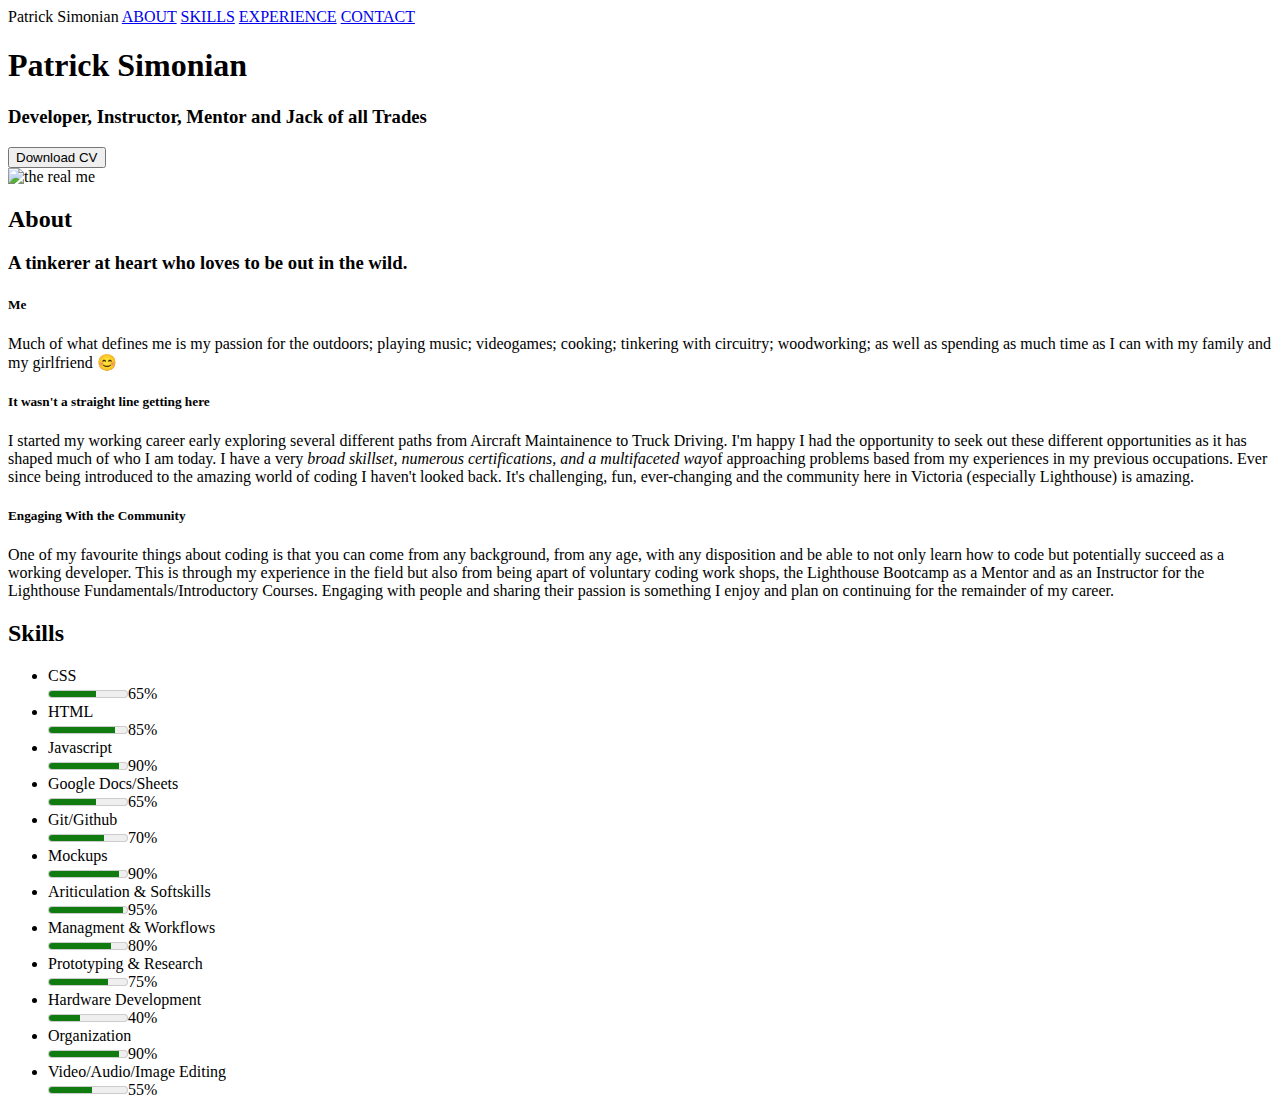
==== index.html @ d68edeee "initial commit" ====
<!DOCTYPE html>
<html>
  <head>
    <meta charset="utf-8">
  </head>
  <body>
    <header>
      <nav>
        <span>Patrick Simonian</span>
        <a href="#">ABOUT</a>
        <a href="#">SKILLS</a>
        <a href="#">EXPERIENCE</a>
        <a href="#">CONTACT</a>
      </nav>
      <div>
        <!-- main heding name and blurb + download btn -->
        <div>
          <h1>Patrick Simonian</h1>
          <h3>Developer, Instructor, Mentor and Jack of all Trades</h3>
          <button>Download CV</button>
        </div>
        <!-- img container -->
        <div>
            <img src="https://static.independent.co.uk/s3fs-public/styles/article_small/public/thumbnails/image/2016/09/30/15/samuel-l-jackson-1.jpg" alt="the real me">
        </div>
      </div>
    </header>
    <!-- about section -->
    <section>
      <h2>About</h2>
      <h3>A tinkerer at heart who loves to be out in the wild.</h3>
      <!--  -->
      <div>
        <h5>Me</h5>
        <p>Much of what defines me is my passion for the outdoors;
          playing music; videogames; cooking; tinkering with circuitry; woodworking;
          as well as spending as much time as I can with my family and my girlfriend 😊</p>
      </div>
      <div>
        <h5>It wasn't a straight line getting here</h5>
        <p>I started my working career early exploring several different
        paths from Aircraft Maintainence to Truck Driving.
        I'm happy I had the opportunity to seek out these different opportunities
        as it has shaped much of who I am today. I have a very <em>broad
        skillset, numerous certifications, and a multifaceted way</em>of approaching
        problems based from my experiences in my previous occupations.
        Ever since being introduced to the amazing world of coding I haven't
        looked back. It's challenging, fun, ever-changing and the community
        here in Victoria (especially Lighthouse) is amazing.</p>
      </div>
      <div>
        <h5>Engaging With the Community</h5>
        <p>One of my favourite things about coding is that you can come from any
          background, from any age, with any disposition and be able to not only
          learn how to code but potentially succeed as a working developer.
          This is through my experience in the field but also from being apart
          of voluntary coding work shops, the Lighthouse Bootcamp as a Mentor
          and as an Instructor for the Lighthouse Fundamentals/Introductory Courses.
          Engaging with people and sharing their passion is something I enjoy and
          plan on continuing for the remainder of my career.
      </div>
    </section>
    <section>
      <h2>Skills</h2>
      <ul>
        <li>
          <div>CSS<div>
          <meter min="0" max="10" value="6"></meter>65%
        </li>
        <li>
          <div>HTML<div>
          <meter min="0" max="20" value="17"></meter>85%
        </li>
        <li>
          <div>Javascript<div>
          <meter min="0" max="10" value="9"></meter>90%
        </li>
        <li>
          <div>Google Docs/Sheets<div>
          <meter min="0" max="10" value="6"></meter>65%
        </li>
        <li>
          <div>Git/Github<div>
          <meter min="0" max="10" value="7"></meter>70%
        </li>
        <li>
          <div>Mockups<div>
          <meter min="0" max="10" value="9"></meter>90%
        </li>
        <li>
          <div>Ariticulation & Softskills<div>
          <meter min="0" max="20" value="19"></meter>95%
        </li>
        <li>
          <div>Managment & Workflows<div>
          <meter min="0" max="10" value="8"></meter>80%
        </li>
        <li>
          <div>Prototyping & Research<div>
          <meter min="0" max="20" value="15"></meter>75%
        </li>
        <li>
          <div>Hardware Development<div>
          <meter min="0" max="10" value="4"></meter>40%
        </li>
        <li>
          <div>Organization<div>
          <meter min="0" max="10" value="9"></meter>90%
        </li>
        <li>
          <div>Video/Audio/Image Editing<div>
          <meter min="0" max="20" value="11"></meter>55%
        </li>
      </ul>
    </section>
  </body>
</html>
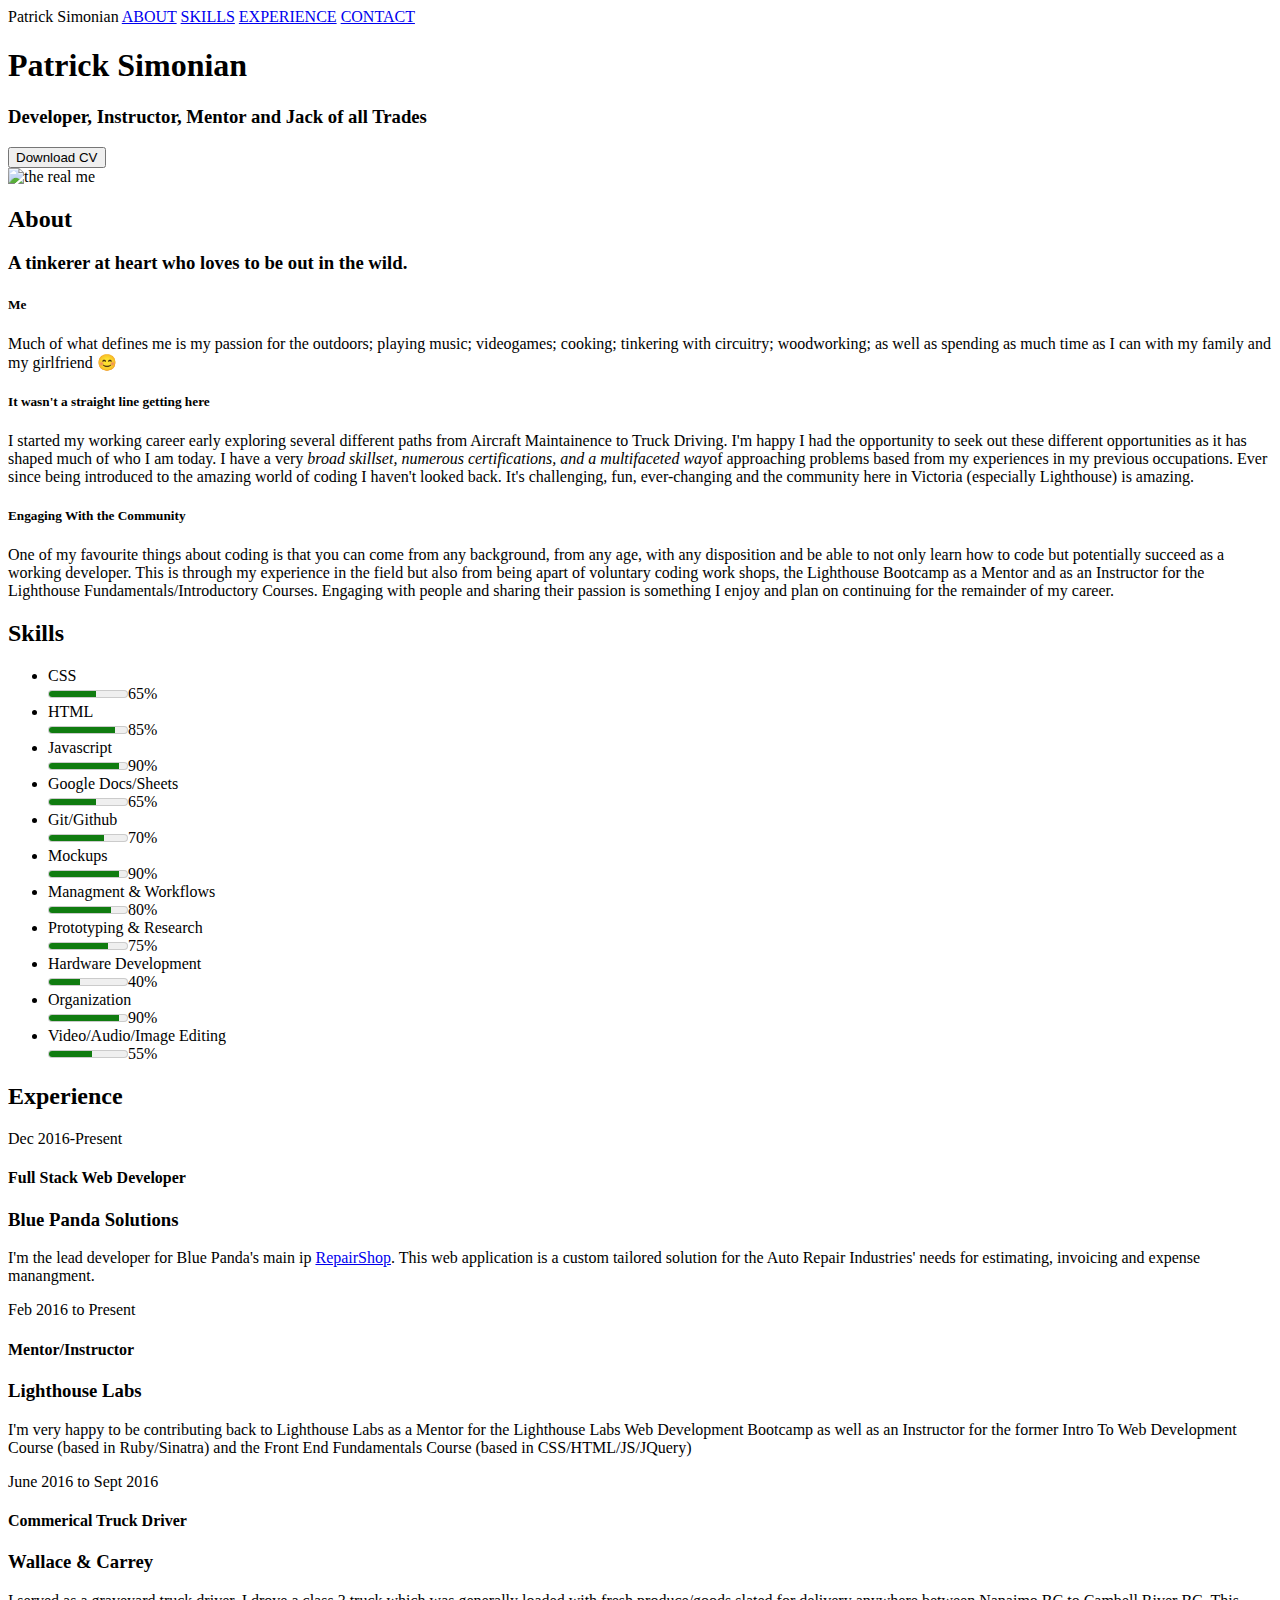
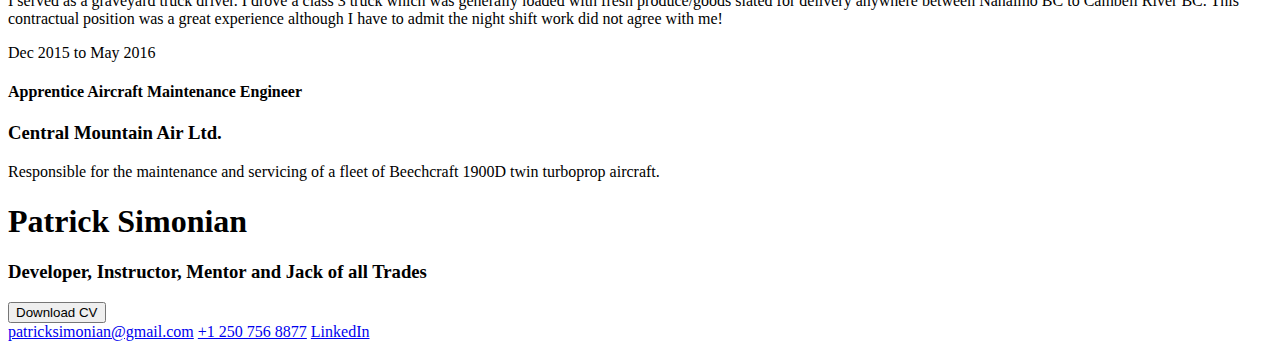
==== commit 1ce44d99: "Finish marking up initial content for index.html" ====
--- a/index.html
+++ b/index.html
@@ -4,7 +4,7 @@
     <meta charset="utf-8">
   </head>
   <body>
-    <header>
+    <header><!-- header -->
       <nav>
         <span>Patrick Simonian</span>
         <a href="#">ABOUT</a>
@@ -24,9 +24,9 @@
             <img src="https://static.independent.co.uk/s3fs-public/styles/article_small/public/thumbnails/image/2016/09/30/15/samuel-l-jackson-1.jpg" alt="the real me">
         </div>
       </div>
-    </header>
-    <!-- about section -->
-    <section>
+    </header><!-- end of header -->
+
+    <section><!-- about section -->
       <h2>About</h2>
       <h3>A tinkerer at heart who loves to be out in the wild.</h3>
       <!--  -->
@@ -59,8 +59,9 @@
           Engaging with people and sharing their passion is something I enjoy and
           plan on continuing for the remainder of my career.
       </div>
-    </section>
-    <section>
+    </section><!-- end of about me -->
+
+    <section><!-- skills-->
       <h2>Skills</h2>
       <ul>
         <li>
@@ -88,10 +89,6 @@
           <meter min="0" max="10" value="9"></meter>90%
         </li>
         <li>
-          <div>Ariticulation & Softskills<div>
-          <meter min="0" max="20" value="19"></meter>95%
-        </li>
-        <li>
           <div>Managment & Workflows<div>
           <meter min="0" max="10" value="8"></meter>80%
         </li>
@@ -112,6 +109,79 @@
           <meter min="0" max="20" value="11"></meter>55%
         </li>
       </ul>
-    </section>
+    </section><!-- end of skills -->
+
+    <section><!-- experience -->
+      <header>
+        <h2>Experience</h2>
+      </header>
+
+      <div class="experience-item">
+        <div class="upper-section">
+          <span>Dec 2016-Present</span>
+          <h4>Full Stack Web Developer</h4>
+        </div>
+        <div class="lower-section">
+          <h3>Blue Panda Solutions</h3>
+          <p>I'm the lead developer for Blue Panda's main ip
+            <a href="https://www.repairshop.io">RepairShop</a>.
+            This web application is a custom tailored solution for
+           the Auto Repair Industries' needs for estimating, invoicing and expense
+           manangment.</p>
+        </div>
+      </div>
+
+      <div class="experience-item">
+        <div class="upper-section">
+          <span>Feb 2016 to Present</span>
+          <h4>Mentor/Instructor</h4>
+        </div>
+        <div class="lower-section">
+          <h3>Lighthouse Labs</h3>
+          <p>I'm very happy to be contributing back to Lighthouse Labs as a Mentor
+          for the Lighthouse Labs Web Development Bootcamp as well as an Instructor
+          for the former Intro To Web Development Course (based in Ruby/Sinatra)
+          and the Front End Fundamentals Course (based in CSS/HTML/JS/JQuery)</p>
+        </div>
+      </div>
+
+      <div class="experience-item">
+        <div class="upper-section">
+          <span>June 2016 to Sept 2016</span>
+          <h4>Commerical Truck Driver</h4>
+        </div>
+        <div class="lower-section">
+          <h3>Wallace & Carrey</h3>
+          <p>I served as a graveyard truck driver. I drove a class 3 truck which
+          was generally loaded with fresh produce/goods slated for delivery anywhere
+          between Nanaimo BC to Cambell River BC. This contractual position was a great
+        experience although I have to admit the night shift work did not agree with me!</p>
+        </div>
+      </div>
+
+      <div class="experience-item">
+        <div class="upper-section">
+          <span>Dec 2015 to May 2016 </span>
+          <h4>Apprentice Aircraft Maintenance Engineer</h4>
+        </div>
+        <div class="lower-section">
+          <h3>Central Mountain Air Ltd.</h3>
+          <p>Responsible for the maintenance and servicing of a fleet of Beechcraft
+            1900D twin turboprop aircraft.</p>
+        </div>
+      </div>
+    </section><!-- end of experience section -->
+    <footer><!-- footer -->
+      <div class="footer-subsection">
+        <h1>Patrick Simonian</h1>
+        <h3>Developer, Instructor, Mentor and Jack of all Trades</h3>
+        <button>Download CV</button>
+      </div>
+      <div class="footer-subsection">
+          <a href="mailto:patricksimonian@gmail.com" rel="nofollow">patricksimonian@gmail.com</a>
+          <a href="tel:+12507568877" rel="nofollow">+1 250 756 8877</a>
+          <a href="https://www.linkedin.com/in/patrick-simonian-a2b818132/" target="_blank" rel="nofollow">LinkedIn</a>
+      </div>
+    </footer><!-- end of footer -->
   </body>
 </html>
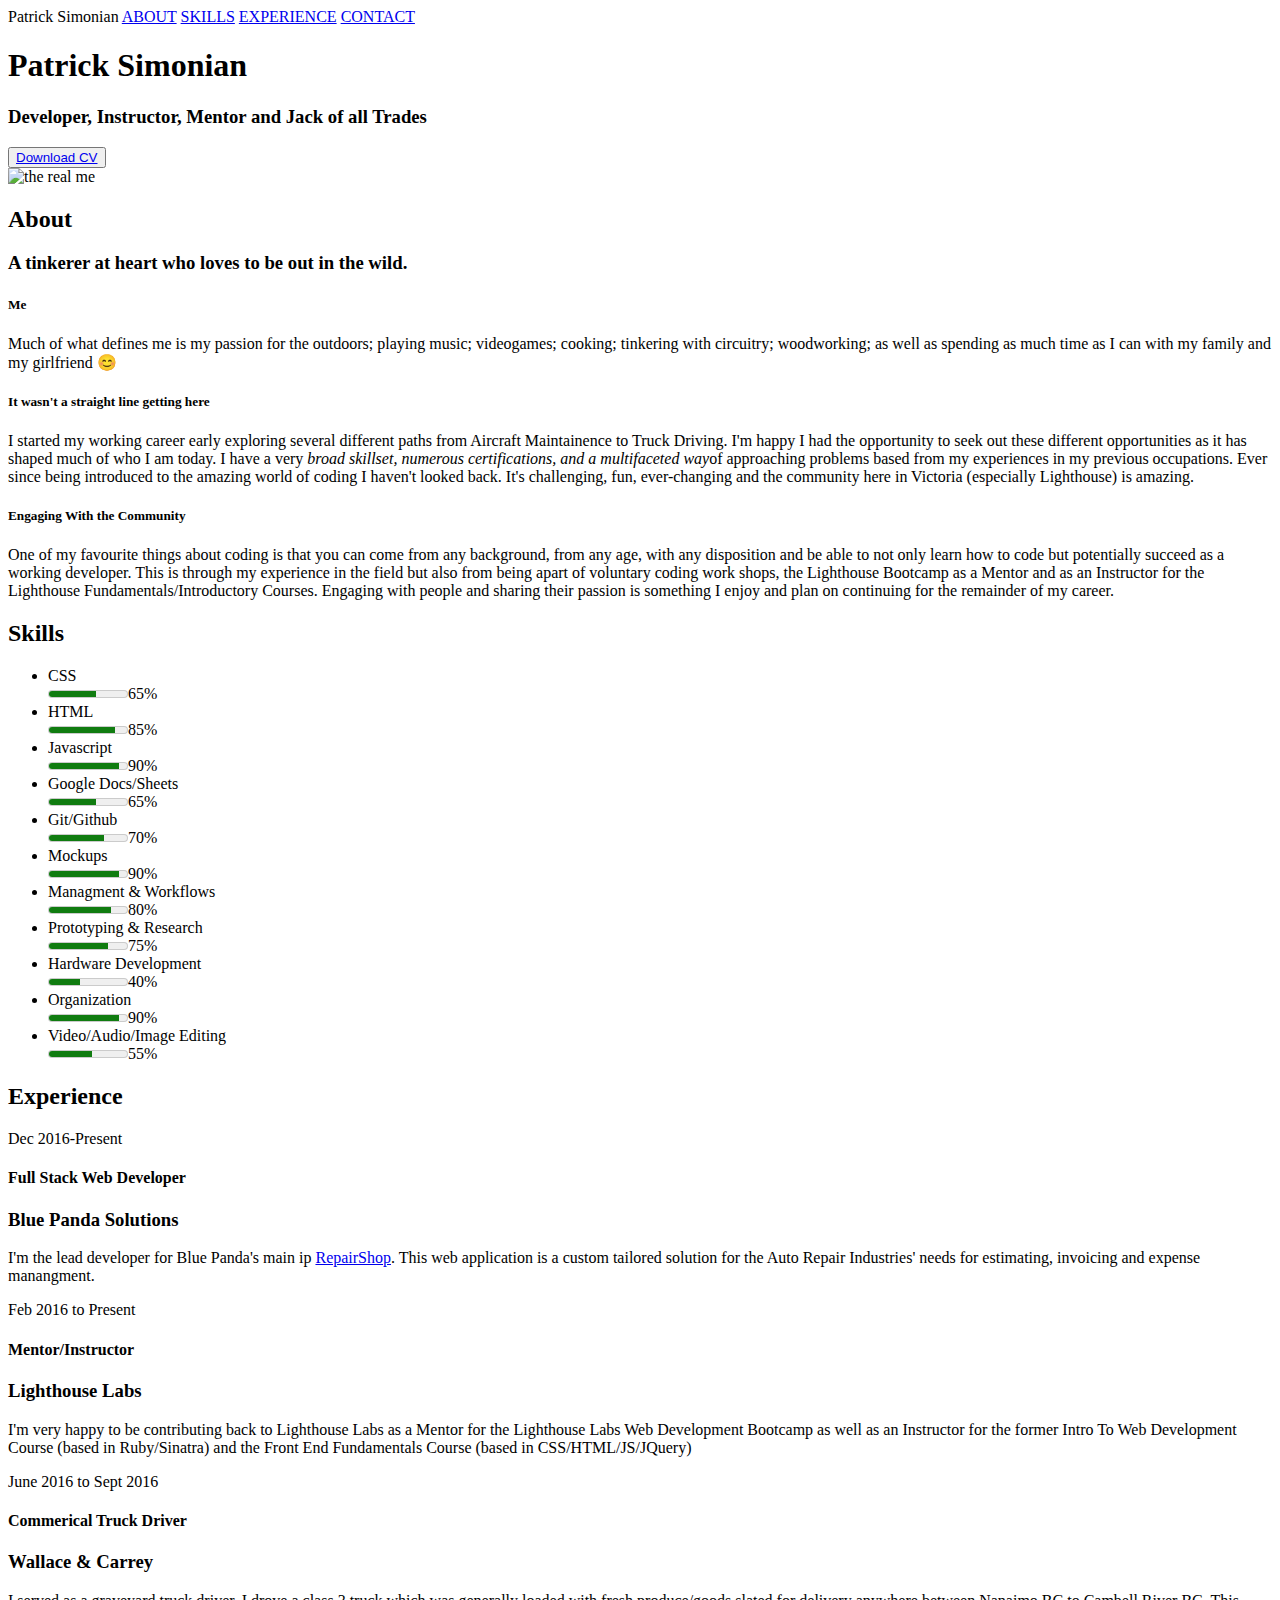
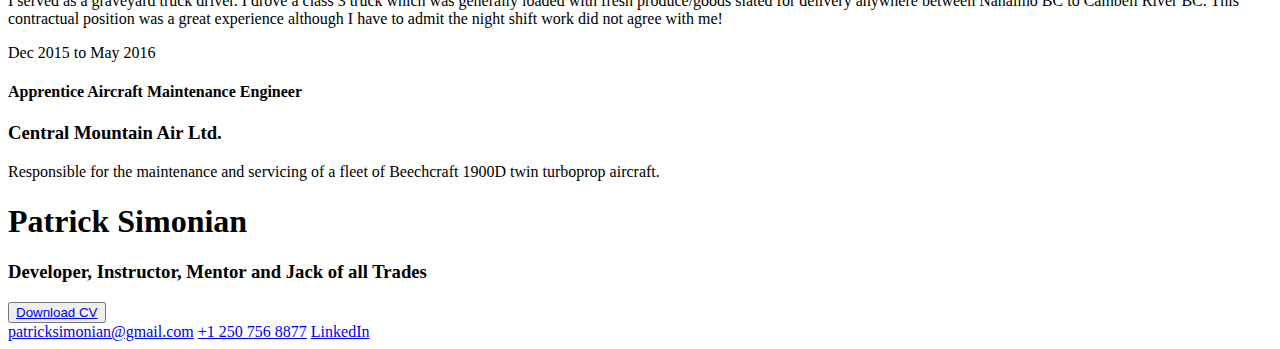
==== commit cb2cd2e0: "added my resume to the project and all buttons that prompt for download have been marked up to serve" ====
--- a/index.html
+++ b/index.html
@@ -7,17 +7,17 @@
     <header><!-- header -->
       <nav>
         <span>Patrick Simonian</span>
-        <a href="#">ABOUT</a>
-        <a href="#">SKILLS</a>
-        <a href="#">EXPERIENCE</a>
-        <a href="#">CONTACT</a>
+        <a href="#about">ABOUT</a>
+        <a href="#skills">SKILLS</a>
+        <a href="#experience">EXPERIENCE</a>
+        <a href="#contact">CONTACT</a>
       </nav>
       <div>
         <!-- main heding name and blurb + download btn -->
         <div>
           <h1>Patrick Simonian</h1>
           <h3>Developer, Instructor, Mentor and Jack of all Trades</h3>
-          <button>Download CV</button>
+          <button><a href="./patricks_resume.pdf" download>Download CV</a></button>
         </div>
         <!-- img container -->
         <div>
@@ -26,7 +26,7 @@
       </div>
     </header><!-- end of header -->
 
-    <section><!-- about section -->
+    <section id="about"><!-- about section -->
       <h2>About</h2>
       <h3>A tinkerer at heart who loves to be out in the wild.</h3>
       <!--  -->
@@ -61,7 +61,7 @@
       </div>
     </section><!-- end of about me -->
 
-    <section><!-- skills-->
+    <section id="skills"><!-- skills-->
       <h2>Skills</h2>
       <ul>
         <li>
@@ -111,7 +111,7 @@
       </ul>
     </section><!-- end of skills -->
 
-    <section><!-- experience -->
+    <section id="experience"><!-- experience -->
       <header>
         <h2>Experience</h2>
       </header>
@@ -171,11 +171,11 @@
         </div>
       </div>
     </section><!-- end of experience section -->
-    <footer><!-- footer -->
+    <footer id="contact"><!-- footer -->
       <div class="footer-subsection">
         <h1>Patrick Simonian</h1>
         <h3>Developer, Instructor, Mentor and Jack of all Trades</h3>
-        <button>Download CV</button>
+        <button><a href="./patricks_resume.pdf" download>Download CV</a></button>
       </div>
       <div class="footer-subsection">
           <a href="mailto:patricksimonian@gmail.com" rel="nofollow">patricksimonian@gmail.com</a>
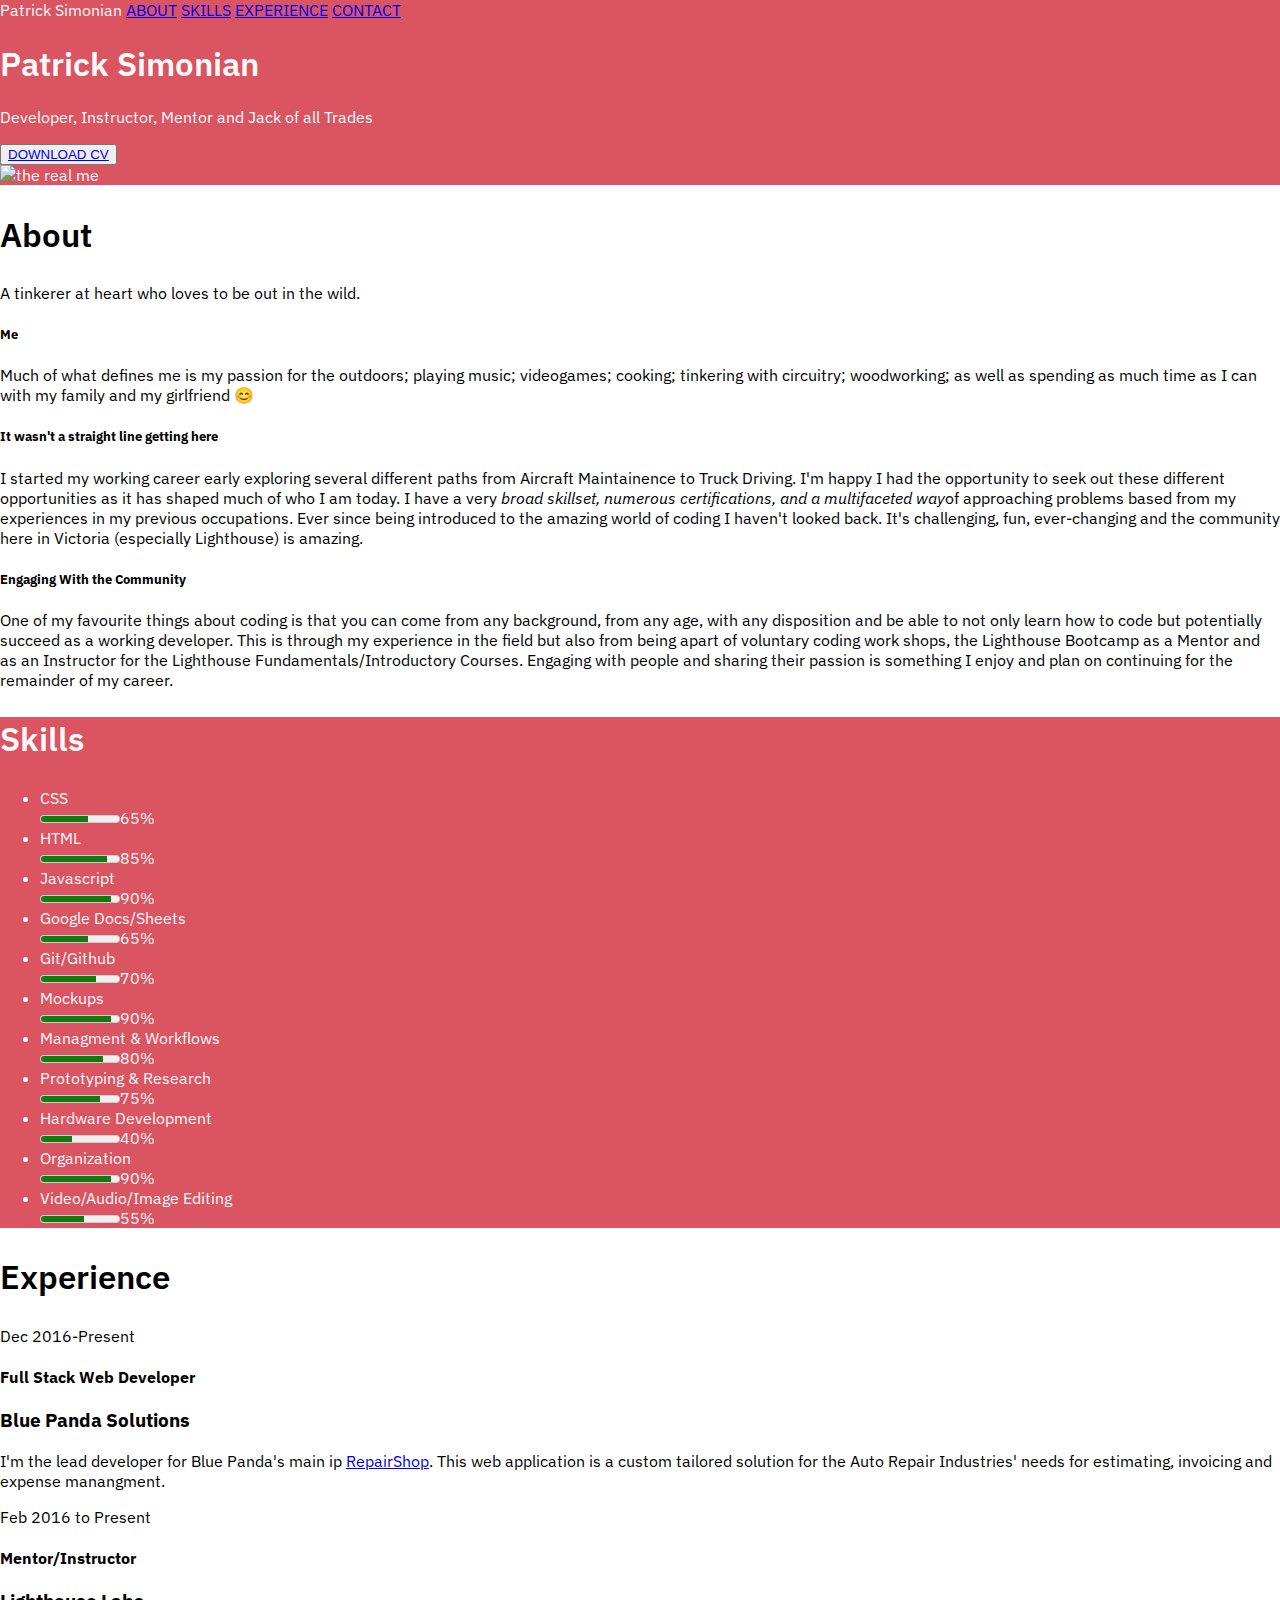
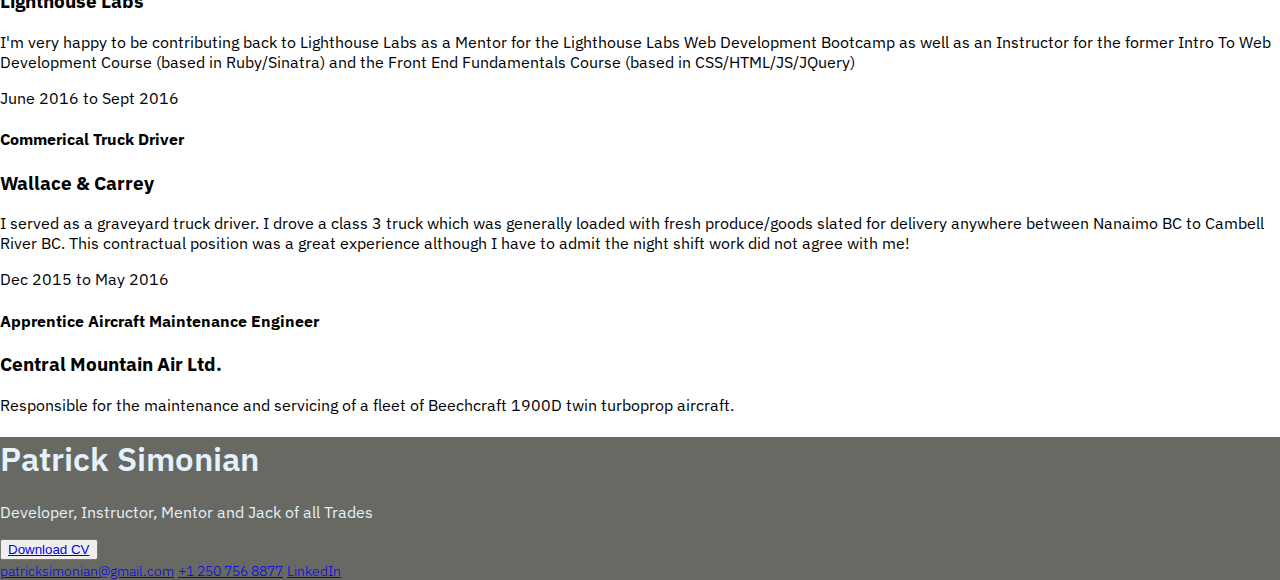
==== commit 5b83ce4e: "added a stylesheets, marked up index.html with some selectors and styled" ====
--- a/index.html
+++ b/index.html
@@ -2,9 +2,12 @@
 <html>
   <head>
     <meta charset="utf-8">
+    <link rel="stylesheet" href="./style.css">
+    <!--fonts  -->
+<link href="https://fonts.googleapis.com/css?family=IBM+Plex+Sans:100,200,300,400,500,600,700" rel="stylesheet">
   </head>
   <body>
-    <header><!-- header -->
+    <header id="header-main" class="highlight"><!-- header -->
       <nav>
         <span>Patrick Simonian</span>
         <a href="#about">ABOUT</a>
@@ -14,7 +17,7 @@
       </nav>
       <div>
         <!-- main heding name and blurb + download btn -->
-        <div>
+        <div class="main-title-wrap">
           <h1>Patrick Simonian</h1>
           <h3>Developer, Instructor, Mentor and Jack of all Trades</h3>
           <button><a href="./patricks_resume.pdf" download>Download CV</a></button>
@@ -27,8 +30,8 @@
     </header><!-- end of header -->
 
     <section id="about"><!-- about section -->
-      <h2>About</h2>
-      <h3>A tinkerer at heart who loves to be out in the wild.</h3>
+      <h2 class="section-title">About</h2>
+      <h3 class="section-subtitle">A tinkerer at heart who loves to be out in the wild.</h3>
       <!--  -->
       <div>
         <h5>Me</h5>
@@ -61,8 +64,8 @@
       </div>
     </section><!-- end of about me -->
 
-    <section id="skills"><!-- skills-->
-      <h2>Skills</h2>
+    <section id="skills" class="highlight"><!-- skills-->
+      <h2 class="section-title">Skills</h2>
       <ul>
         <li>
           <div>CSS<div>
@@ -113,7 +116,7 @@
 
     <section id="experience"><!-- experience -->
       <header>
-        <h2>Experience</h2>
+        <h2 class="section-title">Experience</h2>
       </header>
 
       <div class="experience-item">
@@ -172,12 +175,12 @@
       </div>
     </section><!-- end of experience section -->
     <footer id="contact"><!-- footer -->
-      <div class="footer-subsection">
+      <div class="footer-subsection main-title-wrap">
         <h1>Patrick Simonian</h1>
         <h3>Developer, Instructor, Mentor and Jack of all Trades</h3>
         <button><a href="./patricks_resume.pdf" download>Download CV</a></button>
       </div>
-      <div class="footer-subsection">
+      <div class="footer-subsection" id="contact-links">
           <a href="mailto:patricksimonian@gmail.com" rel="nofollow">patricksimonian@gmail.com</a>
           <a href="tel:+12507568877" rel="nofollow">+1 250 756 8877</a>
           <a href="https://www.linkedin.com/in/patrick-simonian-a2b818132/" target="_blank" rel="nofollow">LinkedIn</a>
--- a/style.css
+++ b/style.css
@@ -0,0 +1,51 @@
+/* coolors
+#FAFAFA
+#E3F2FD
+#DB5461
+#686963
+#8AA29E
+ */
+body {
+  font-family: 'IBM Plex Sans', helvetica;
+  margin: 0;
+}
+/*for header and skills*/
+.highlight {
+  background-color: #DB5461;
+  color: #FAFAFA;
+}
+/* base styles */
+.section-title {
+  font-weight: 600;
+  font-size: 33px;
+}
+
+.section-subtitle {
+  font-weight: 400;
+  font-size: 16px;
+}
+
+/* specific styles */
+#header-main a {
+  text-transform: uppercase;
+}
+
+.main-title-wrap h1 {
+  font-size: 33px;
+  font-weight: 600;
+}
+
+.main-title-wrap h3 {
+  font-size: 16px;
+  font-weight: 400;
+}
+
+/* contact section */
+#contact {
+  color: #E3F2FD;
+  background-color: #686963;
+}
+#contact-links a {
+  font-size: 14px;
+  font-weight: 300;
+}
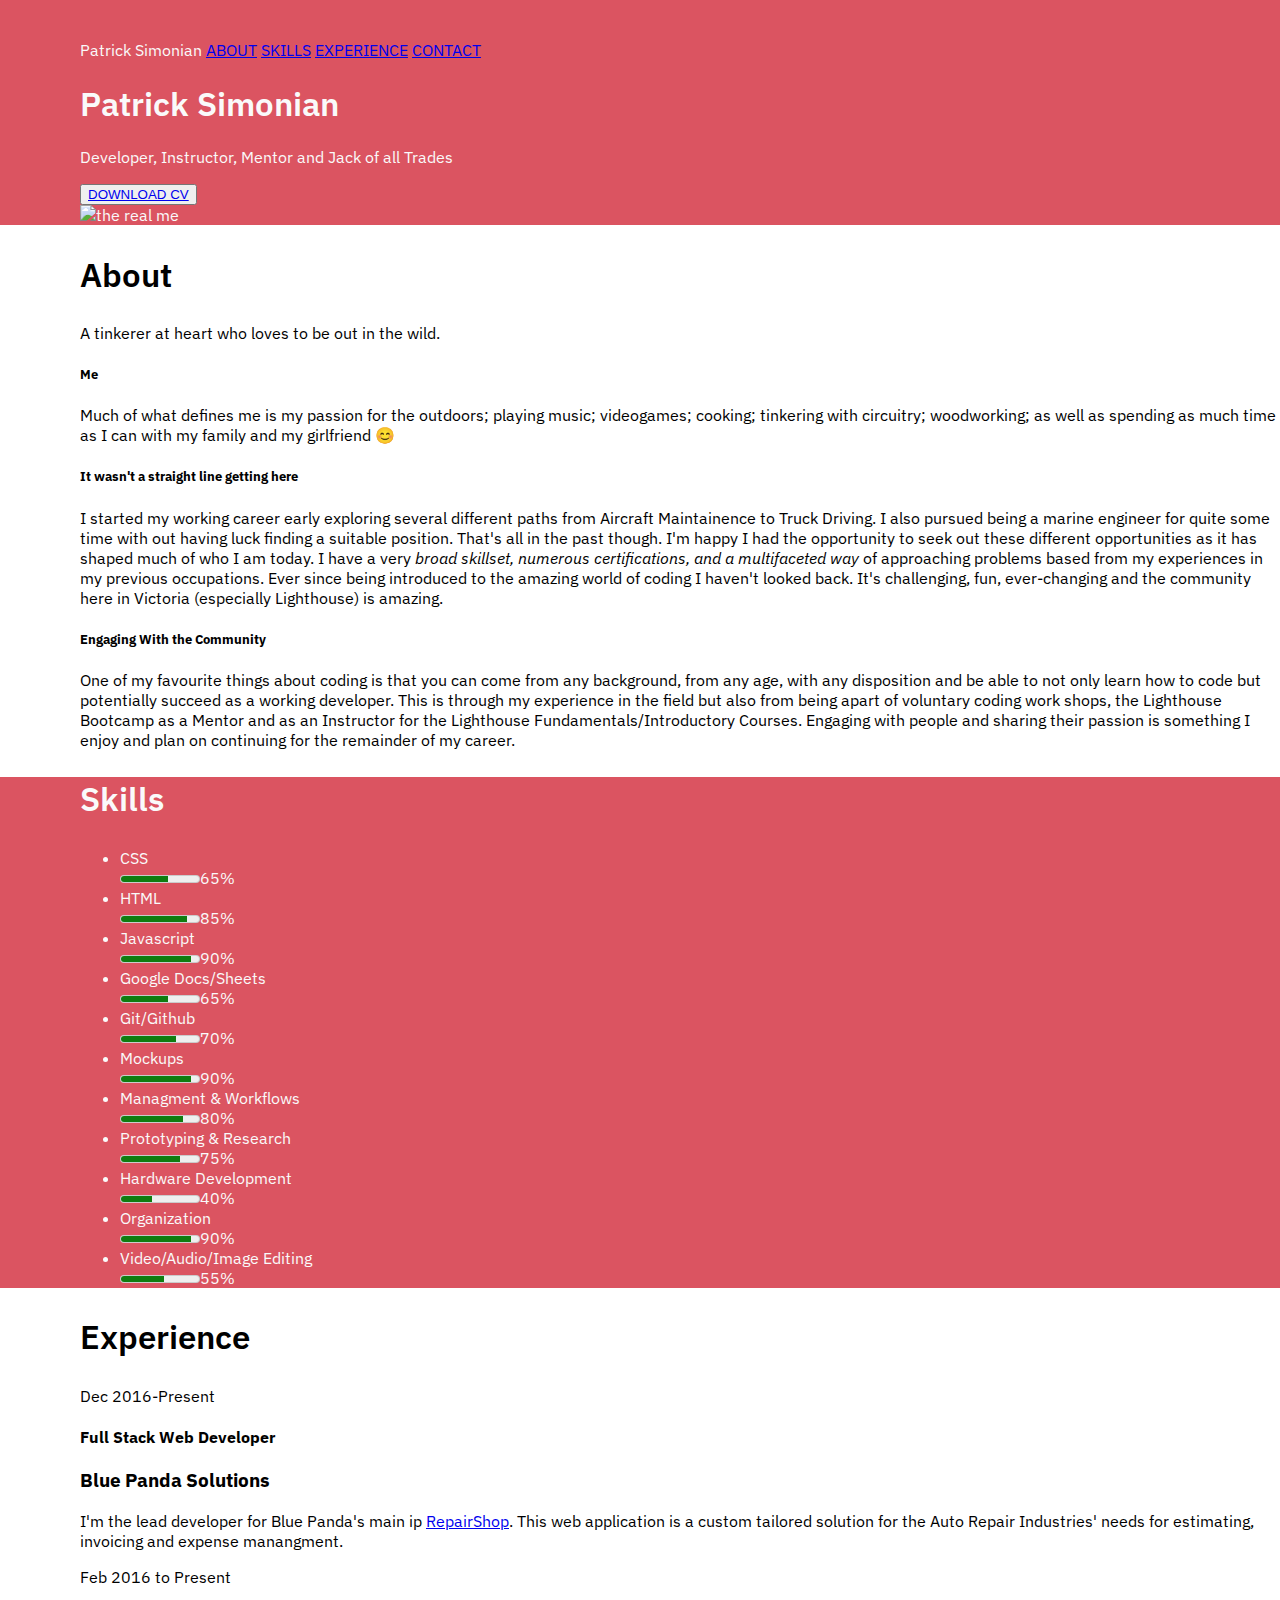
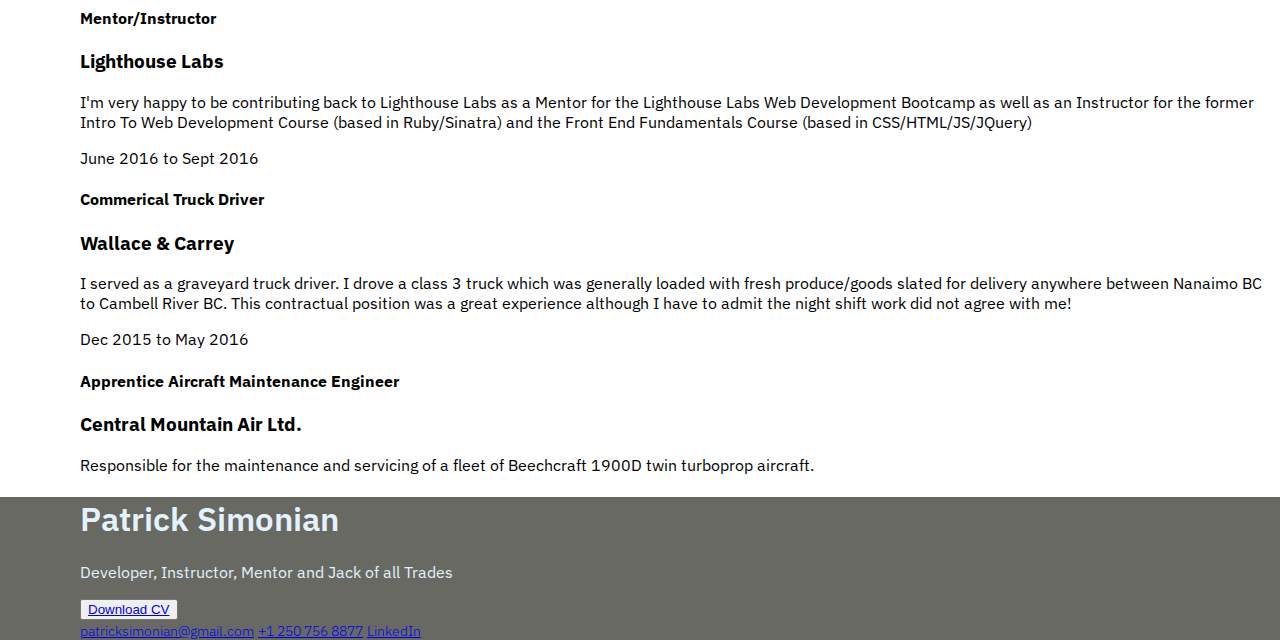
==== commit e5010dce: "adjust content in index html and add padding to containers" ====
--- a/index.html
+++ b/index.html
@@ -42,10 +42,12 @@
       <div>
         <h5>It wasn't a straight line getting here</h5>
         <p>I started my working career early exploring several different
-        paths from Aircraft Maintainence to Truck Driving.
+        paths from Aircraft Maintainence to Truck Driving. I also pursued being
+        a marine engineer for quite some time with out having luck finding a suitable
+        position. That's all in the past though.
         I'm happy I had the opportunity to seek out these different opportunities
         as it has shaped much of who I am today. I have a very <em>broad
-        skillset, numerous certifications, and a multifaceted way</em>of approaching
+        skillset, numerous certifications, and a multifaceted way</em> of approaching
         problems based from my experiences in my previous occupations.
         Ever since being introduced to the amazing world of coding I haven't
         looked back. It's challenging, fun, ever-changing and the community
--- a/style.css
+++ b/style.css
@@ -26,6 +26,17 @@
 }
 
 /* specific styles */
+#header-main,
+#about,
+#skills,
+#experience,
+#contact {
+  padding-left: 80px;
+}
+/* HEADER stylings */
+#header-main {
+  padding-top: 40px;
+}
 #header-main a {
   text-transform: uppercase;
 }
@@ -39,7 +50,18 @@
   font-size: 16px;
   font-weight: 400;
 }
+/* about section*/
+#about {
 
+}
+/* skills */
+#skills {
+
+}
+/* experience */
+#experience {
+
+}
 /* contact section */
 #contact {
   color: #E3F2FD;
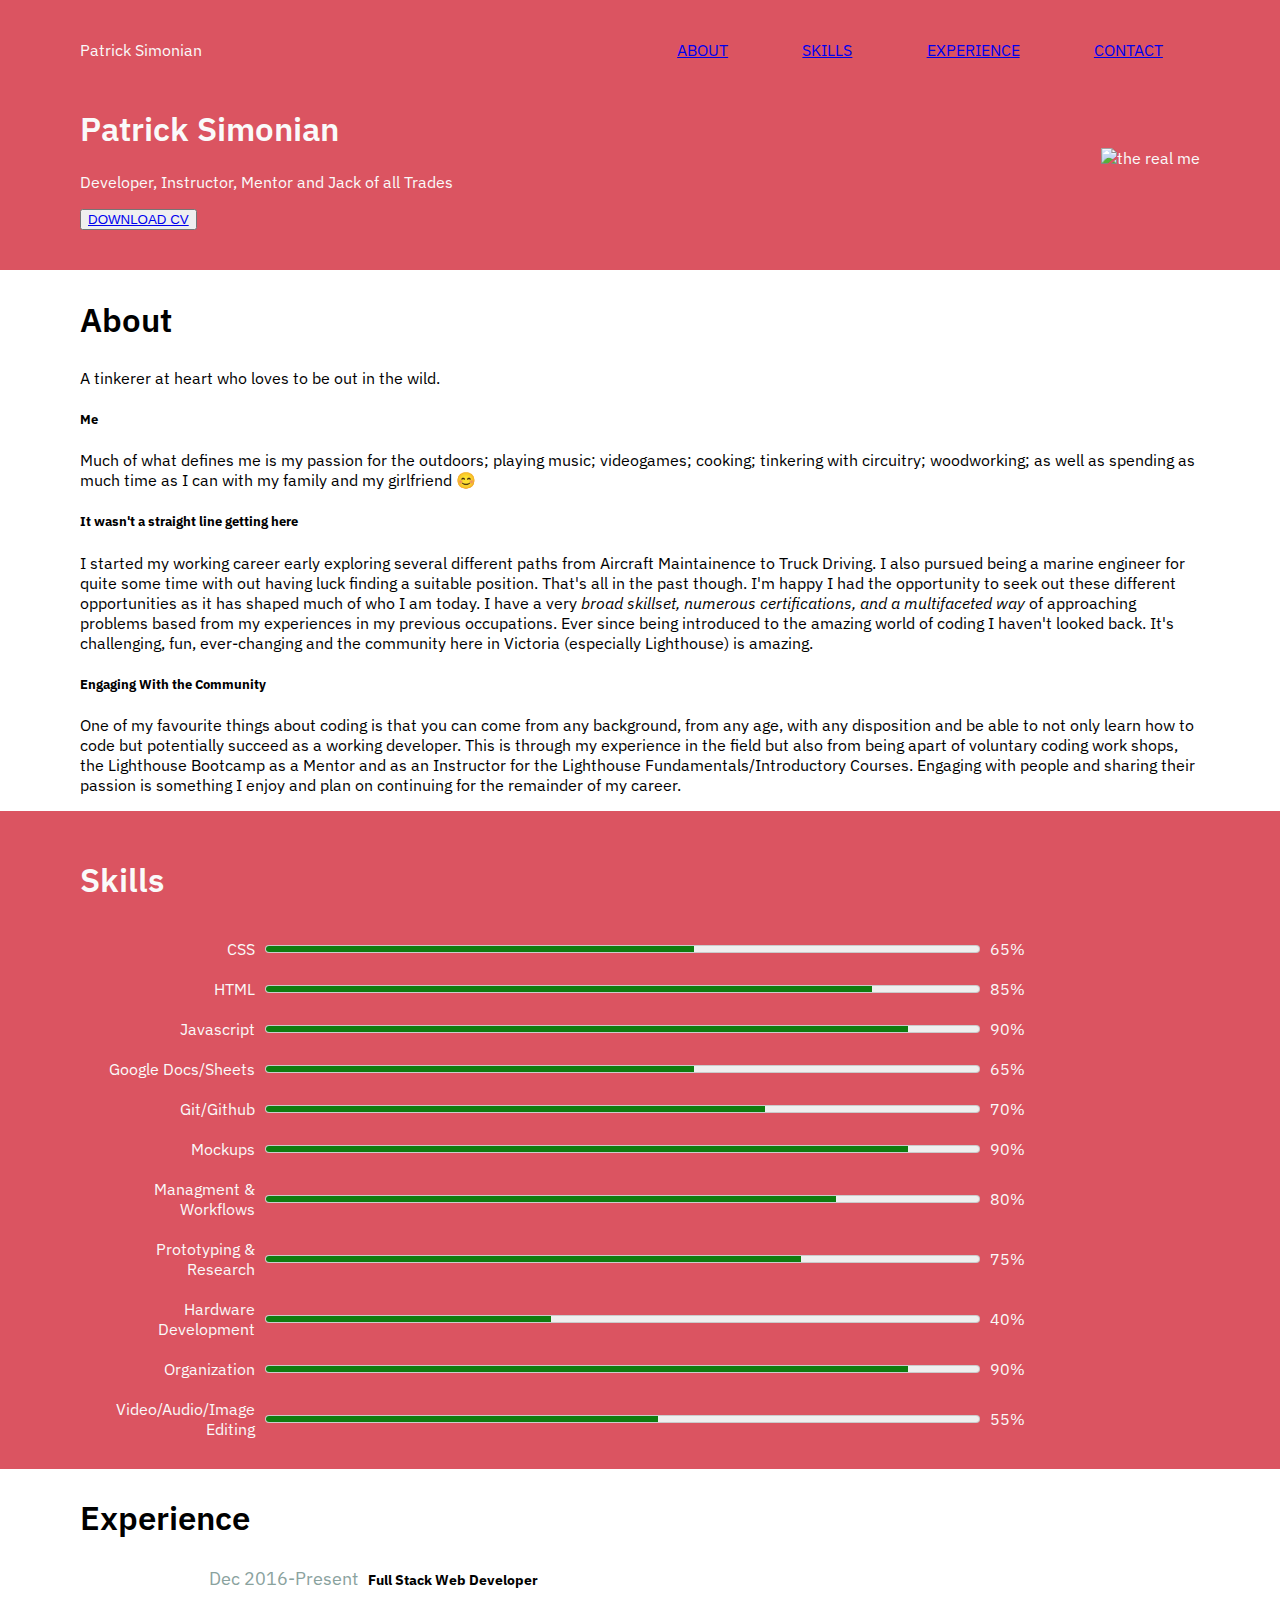
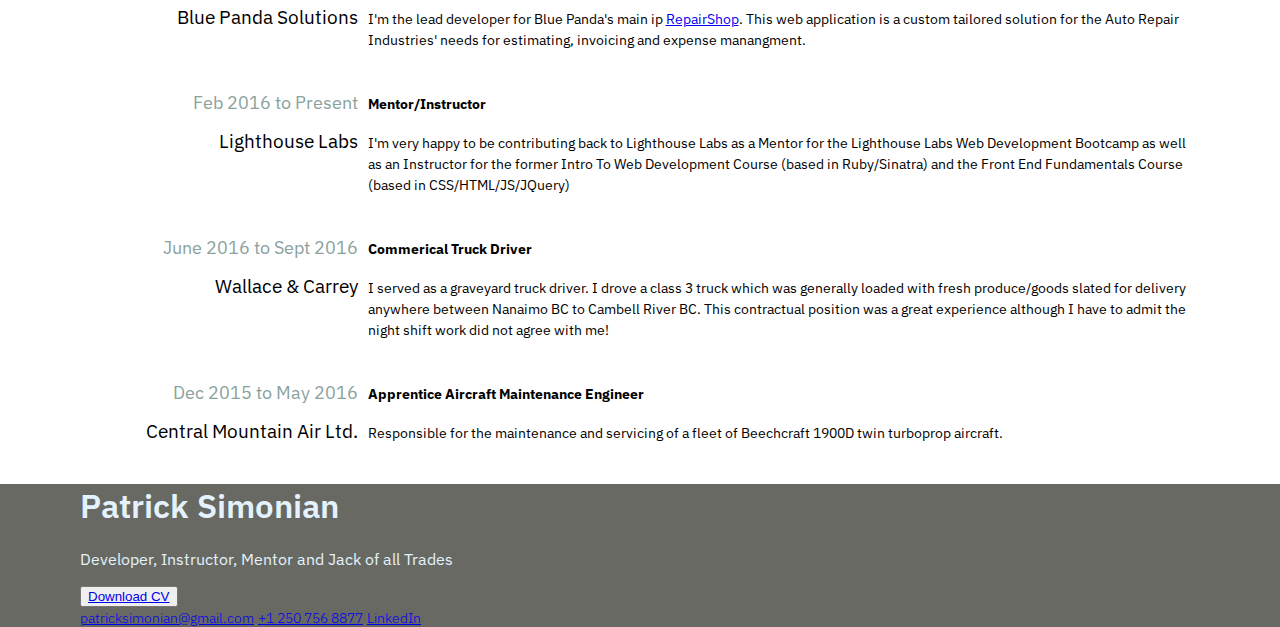
==== commit 4cdbd76d: "add some fun clouds for now" ====
--- a/index.html
+++ b/index.html
@@ -3,19 +3,32 @@
   <head>
     <meta charset="utf-8">
     <link rel="stylesheet" href="./style.css">
+    <link rel="stylesheet" href="./clouds.min.css">
     <!--fonts  -->
-<link href="https://fonts.googleapis.com/css?family=IBM+Plex+Sans:100,200,300,400,500,600,700" rel="stylesheet">
+    <link href="https://fonts.googleapis.com/css?family=IBM+Plex+Sans:100,200,300,400,500,600,700" rel="stylesheet">
+    <link rel="stylesheet" href="https://use.fontawesome.com/releases/v5.0.8/css/solid.css" integrity="sha384-v2Tw72dyUXeU3y4aM2Y0tBJQkGfplr39mxZqlTBDUZAb9BGoC40+rdFCG0m10lXk" crossorigin="anonymous">
+    <link rel="stylesheet" href="https://use.fontawesome.com/releases/v5.0.8/css/fontawesome.css" integrity="sha384-q3jl8XQu1OpdLgGFvNRnPdj5VIlCvgsDQTQB6owSOHWlAurxul7f+JpUOVdAiJ5P" crossorigin="anonymous">
   </head>
   <body>
+
     <header id="header-main" class="highlight"><!-- header -->
+      <div id="clouds">
+        <i id="c1" class="fas fa-cloud"></i>
+        <i id="c2" class="fas fa-cloud"></i>
+        <i id="c3" class="fas fa-cloud"></i>
+        <i id="c4" class="fas fa-cloud"></i>
+        <i id="c5" class="fas fa-cloud"></i>
+      </div>
       <nav>
-        <span>Patrick Simonian</span>
-        <a href="#about">ABOUT</a>
-        <a href="#skills">SKILLS</a>
-        <a href="#experience">EXPERIENCE</a>
-        <a href="#contact">CONTACT</a>
+        <span id="nav-fullname">Patrick Simonian</span>
+        <div class="nav-links">
+          <a href="#about">ABOUT</a>
+          <a href="#skills">SKILLS</a>
+          <a href="#experience">EXPERIENCE</a>
+          <a href="#contact">CONTACT</a>
+        </div>
       </nav>
-      <div>
+      <div class="title-profile-wrap">
         <!-- main heding name and blurb + download btn -->
         <div class="main-title-wrap">
           <h1>Patrick Simonian</h1>
@@ -23,8 +36,8 @@
           <button><a href="./patricks_resume.pdf" download>Download CV</a></button>
         </div>
         <!-- img container -->
-        <div>
-            <img src="https://static.independent.co.uk/s3fs-public/styles/article_small/public/thumbnails/image/2016/09/30/15/samuel-l-jackson-1.jpg" alt="the real me">
+        <div class="profile-img-wrap">
+            <img id="profile-img" src="https://static.independent.co.uk/s3fs-public/styles/article_small/public/thumbnails/image/2016/09/30/15/samuel-l-jackson-1.jpg" alt="the real me">
         </div>
       </div>
     </header><!-- end of header -->
@@ -68,49 +81,49 @@
 
     <section id="skills" class="highlight"><!-- skills-->
       <h2 class="section-title">Skills</h2>
-      <ul>
-        <li>
-          <div>CSS<div>
+      <ul id="skills-list">
+        <li>
+          <div>CSS</div>
           <meter min="0" max="10" value="6"></meter>65%
         </li>
         <li>
-          <div>HTML<div>
+          <div>HTML</div>
           <meter min="0" max="20" value="17"></meter>85%
         </li>
         <li>
-          <div>Javascript<div>
+          <div>Javascript</div>
           <meter min="0" max="10" value="9"></meter>90%
         </li>
         <li>
-          <div>Google Docs/Sheets<div>
+          <div>Google Docs/Sheets</div>
           <meter min="0" max="10" value="6"></meter>65%
         </li>
         <li>
-          <div>Git/Github<div>
+          <div>Git/Github</div>
           <meter min="0" max="10" value="7"></meter>70%
         </li>
         <li>
-          <div>Mockups<div>
+          <div>Mockups</div>
           <meter min="0" max="10" value="9"></meter>90%
         </li>
         <li>
-          <div>Managment & Workflows<div>
+          <div>Managment & Workflows</div>
           <meter min="0" max="10" value="8"></meter>80%
         </li>
         <li>
-          <div>Prototyping & Research<div>
+          <div>Prototyping & Research</div>
           <meter min="0" max="20" value="15"></meter>75%
         </li>
         <li>
-          <div>Hardware Development<div>
+          <div>Hardware Development</div>
           <meter min="0" max="10" value="4"></meter>40%
         </li>
         <li>
-          <div>Organization<div>
+          <div>Organization</div>
           <meter min="0" max="10" value="9"></meter>90%
         </li>
         <li>
-          <div>Video/Audio/Image Editing<div>
+          <div>Video/Audio/Image Editing</div>
           <meter min="0" max="20" value="11"></meter>55%
         </li>
       </ul>
@@ -123,12 +136,12 @@
 
       <div class="experience-item">
         <div class="upper-section">
-          <span>Dec 2016-Present</span>
-          <h4>Full Stack Web Developer</h4>
-        </div>
-        <div class="lower-section">
-          <h3>Blue Panda Solutions</h3>
-          <p>I'm the lead developer for Blue Panda's main ip
+          <span class="exp-left exp-date">Dec 2016-Present</span>
+          <h4 class="exp-right exp-job-title">Full Stack Web Developer</h4>
+        </div>
+        <div class="lower-section">
+          <h3 class="exp-left exp-company">Blue Panda Solutions</h3>
+          <p class="exp-right exp-description">I'm the lead developer for Blue Panda's main ip
             <a href="https://www.repairshop.io">RepairShop</a>.
             This web application is a custom tailored solution for
            the Auto Repair Industries' needs for estimating, invoicing and expense
@@ -138,12 +151,12 @@
 
       <div class="experience-item">
         <div class="upper-section">
-          <span>Feb 2016 to Present</span>
-          <h4>Mentor/Instructor</h4>
-        </div>
-        <div class="lower-section">
-          <h3>Lighthouse Labs</h3>
-          <p>I'm very happy to be contributing back to Lighthouse Labs as a Mentor
+          <span class="exp-left exp-date">Feb 2016 to Present</span>
+          <h4 class="exp-right exp-job-title">Mentor/Instructor</h4>
+        </div>
+        <div class="lower-section">
+          <h3 class="exp-left exp-company">Lighthouse Labs</h3>
+          <p class="exp-right exp-description">I'm very happy to be contributing back to Lighthouse Labs as a Mentor
           for the Lighthouse Labs Web Development Bootcamp as well as an Instructor
           for the former Intro To Web Development Course (based in Ruby/Sinatra)
           and the Front End Fundamentals Course (based in CSS/HTML/JS/JQuery)</p>
@@ -152,12 +165,12 @@
 
       <div class="experience-item">
         <div class="upper-section">
-          <span>June 2016 to Sept 2016</span>
-          <h4>Commerical Truck Driver</h4>
-        </div>
-        <div class="lower-section">
-          <h3>Wallace & Carrey</h3>
-          <p>I served as a graveyard truck driver. I drove a class 3 truck which
+          <span class="exp-left exp-date">June 2016 to Sept 2016</span>
+          <h4 class="exp-right exp-job-title">Commerical Truck Driver</h4>
+        </div>
+        <div class="lower-section">
+          <h3 class="exp-left exp-company">Wallace & Carrey</h3>
+          <p class="exp-right exp-description">I served as a graveyard truck driver. I drove a class 3 truck which
           was generally loaded with fresh produce/goods slated for delivery anywhere
           between Nanaimo BC to Cambell River BC. This contractual position was a great
         experience although I have to admit the night shift work did not agree with me!</p>
@@ -166,12 +179,12 @@
 
       <div class="experience-item">
         <div class="upper-section">
-          <span>Dec 2015 to May 2016 </span>
-          <h4>Apprentice Aircraft Maintenance Engineer</h4>
-        </div>
-        <div class="lower-section">
-          <h3>Central Mountain Air Ltd.</h3>
-          <p>Responsible for the maintenance and servicing of a fleet of Beechcraft
+          <span class="exp-left exp-date">Dec 2015 to May 2016 </span>
+          <h4 class="exp-right exp-job-title">Apprentice Aircraft Maintenance Engineer</h4>
+        </div>
+        <div class="lower-section">
+          <h3 class="exp-left exp-company">Central Mountain Air Ltd.</h3>
+          <p class="exp-right exp-description">Responsible for the maintenance and servicing of a fleet of Beechcraft
             1900D twin turboprop aircraft.</p>
         </div>
       </div>
@@ -188,5 +201,10 @@
           <a href="https://www.linkedin.com/in/patrick-simonian-a2b818132/" target="_blank" rel="nofollow">LinkedIn</a>
       </div>
     </footer><!-- end of footer -->
+    <script
+      src="https://code.jquery.com/jquery-3.3.1.min.js"
+      integrity="sha256-FgpCb/KJQlLNfOu91ta32o/NMZxltwRo8QtmkMRdAu8="
+      crossorigin="anonymous"></script>
+    <script type="text/javascript" src="./clouds.min.js"></script>
   </body>
 </html>
--- a/style.css
+++ b/style.css
@@ -8,6 +8,7 @@
 body {
   font-family: 'IBM Plex Sans', helvetica;
   margin: 0;
+  box-sizing: border-box;
 }
 /*for header and skills*/
 .highlight {
@@ -32,6 +33,7 @@
 #experience,
 #contact {
   padding-left: 80px;
+  padding-right: 80px;
 }
 /* HEADER stylings */
 #header-main {
@@ -39,6 +41,30 @@
 }
 #header-main a {
   text-transform: uppercase;
+}
+nav {
+  display: flex;
+  flex-direction: row;
+  align-items: center;
+  z-index: 2;
+  position: relative;
+}
+#nav-fullname {
+  flex-basis: 50%;
+  flex-shrink: 1;
+}
+.nav-links {
+  flex-basis: 50%;
+  display: flex;
+  justify-content: space-around;
+}
+.title-profile-wrap {
+  display: flex;
+  align-items: center;
+  justify-content: space-between;
+  padding: 25px 0 40px 0;
+  z-index: 2;
+  position: relative;
 }
 
 .main-title-wrap h1 {
@@ -50,18 +76,84 @@
   font-size: 16px;
   font-weight: 400;
 }
+
+#profile-img {
+  max-width: 400px;
+}
 /* about section*/
 #about {
 
 }
 /* skills */
 #skills {
+  padding-top: 20px;
+  padding-bottom: 20px;
+}
 
+#skills-list {
+  list-style: none;
+  margin: 0;
+  padding: 0;
+}
+#skills-list li {
+  display: flex;
+  padding: 10px;
+  align-items: center;
+}
+#skills-list li > div {
+  text-align: right;
+  flex-basis: 15%;
+  margin-right: 10px;
+}
+ meter {
+  flex-grow: 1;
+  max-width: 65%;
+  margin-right: 10px;
 }
 /* experience */
 #experience {
 
 }
+.experience-item {
+  margin-bottom: 40px;
+}
+.experience-item > div {
+  display: flex;
+  align-items: baseline;
+}
+.exp-description {
+  font-size: 14px;
+  line-height: 1.5em;
+}
+.exp-job-title {
+  font-size: 14px;
+}
+.exp-date {
+  color: #8AA29E;
+  font-weight: 400;
+  font-size: 18px;
+}
+
+.exp-company {
+  font-weight: 400;
+}
+.upper-section {
+  padding-bottom: 15px;
+}
+
+.exp-left {
+  flex-grow: 1;
+  flex-basis: 25%;
+  text-align: right;
+  margin: 0;
+}
+
+.exp-right {
+  flex-grow: 1;
+  flex-basis: 75%;
+  margin: 0 0 0 10px;
+}
+
 /* contact section */
 #contact {
   color: #E3F2FD;
--- a/clouds.min.css
+++ b/clouds.min.css
@@ -0,0 +1 @@
+#clouds{position:absolute;left:0;right:41%;top:0;font-size:5px;height:75%;}#clouds i, #clouds svg{position:absolute;z-index:1;transition:all .5s linear}#c1{top:129px;right:76px;font-size:7.5em;transform:skewX(8deg);color:#ffe1b0}#c2{color:#fb8c37;font-size:2.6em;right:28px;top:150px;transform:skewX(-12deg)}#c3{bottom:16px;color:#ffebd1;right:10px;font-size:15em;transform:translateX(25px)}#c4{color:orange;font-size:4.5em;top:180px;right:27px}#c5{color:#ffc784;font-size:2.8em;right:220px;top:80px;transform:skew(-10deg)}
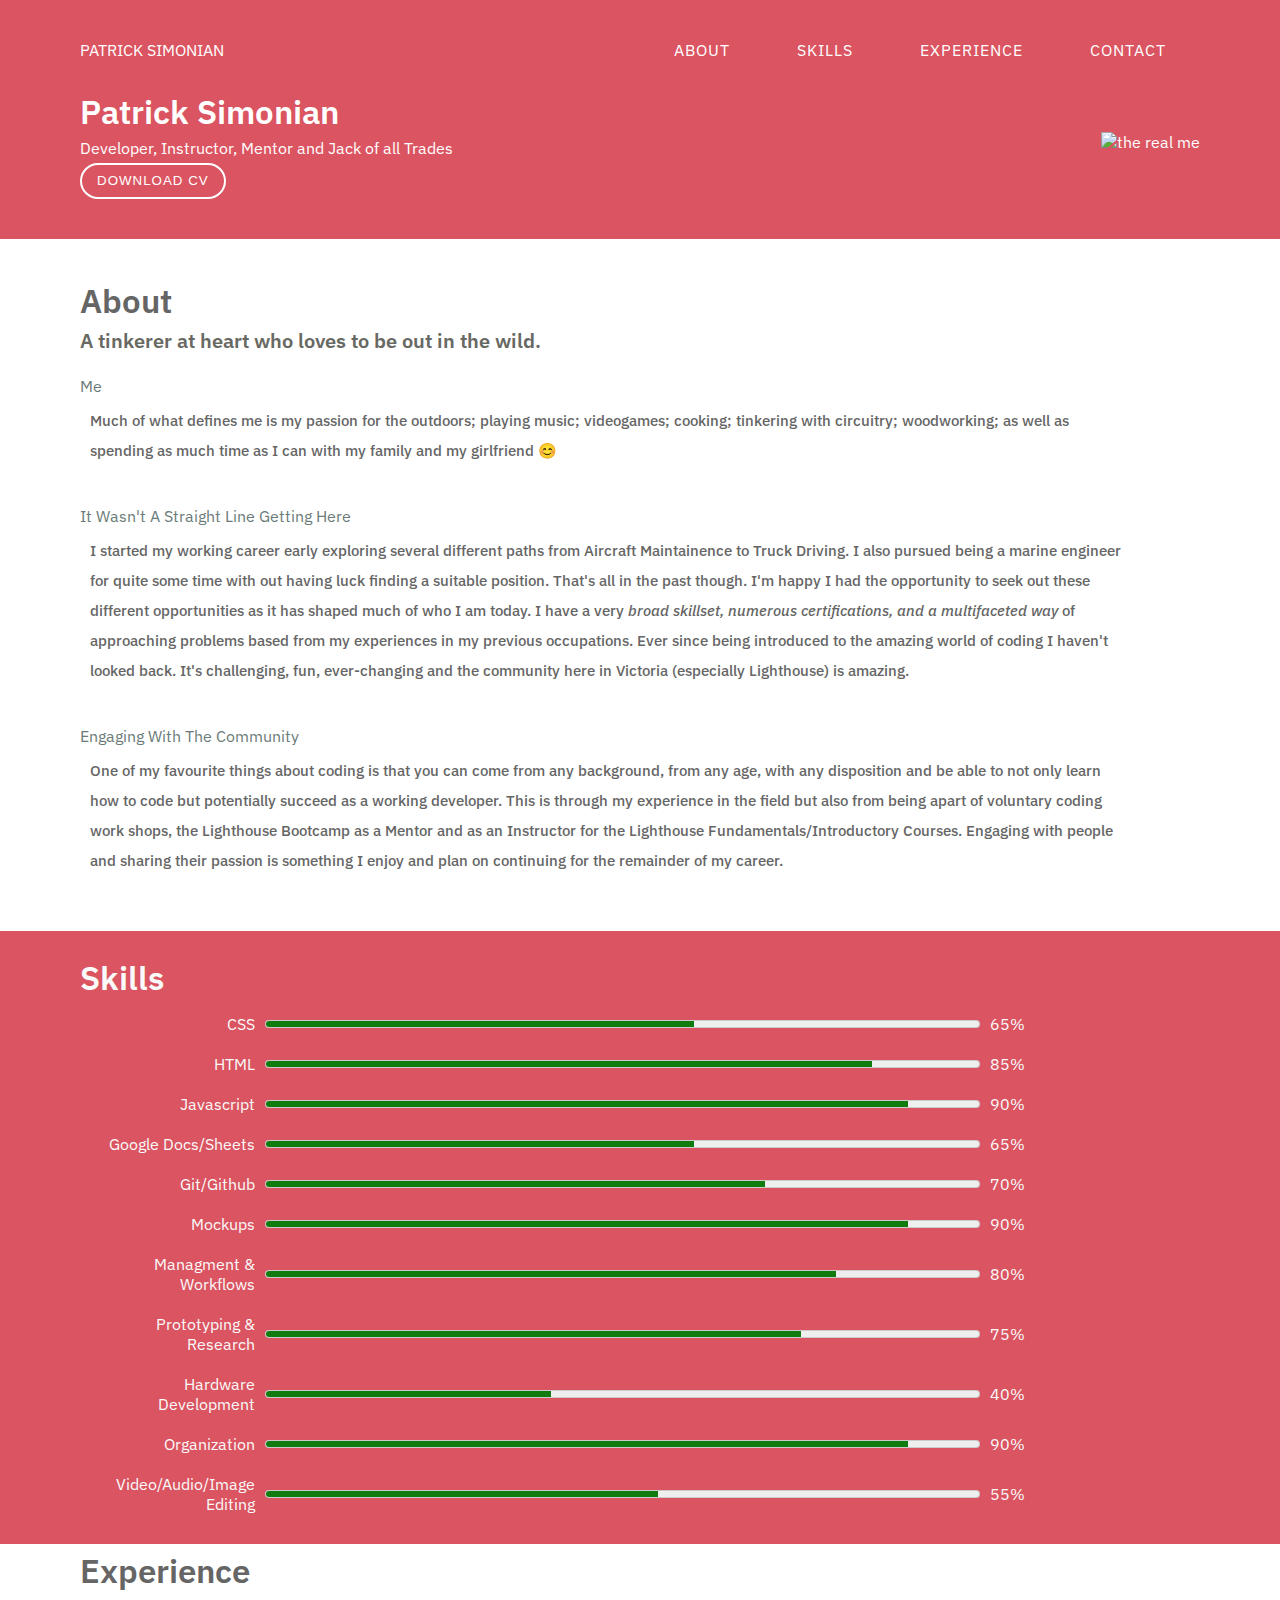
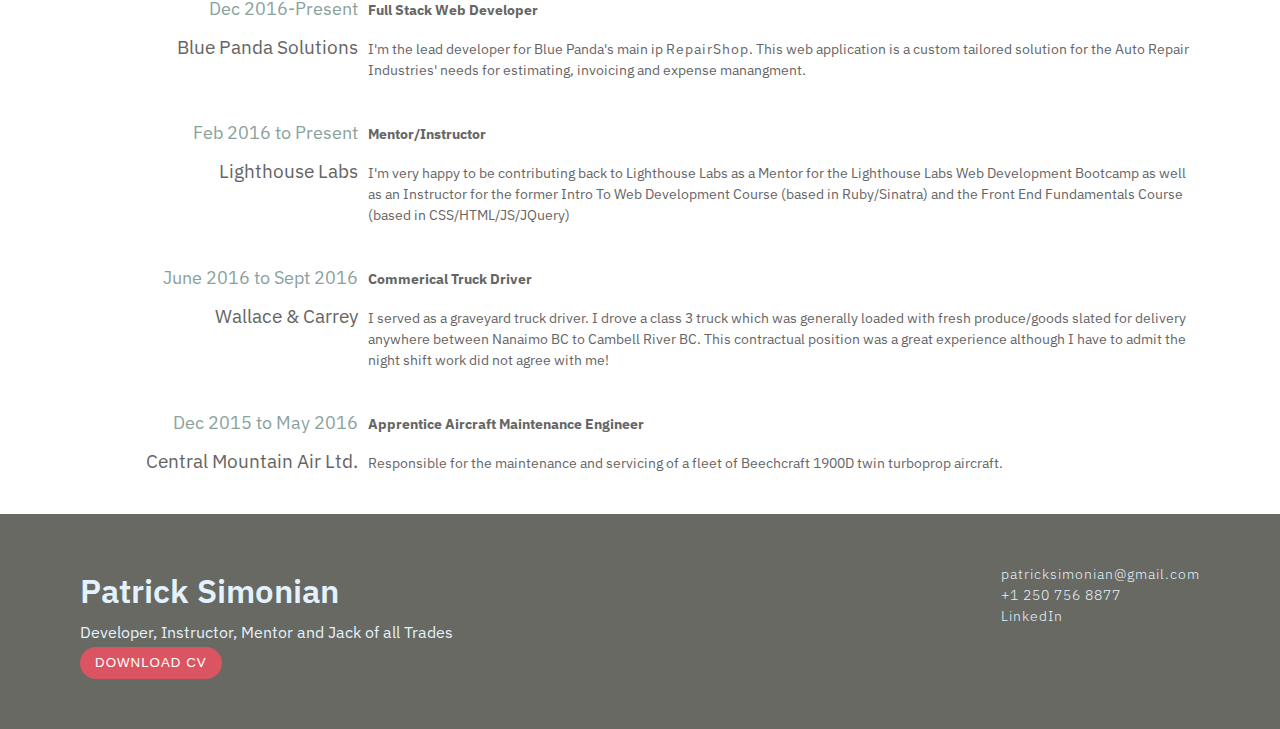
==== commit fd68a9d6: "finished base layout for page, buttons have been styled and colors adjustedon content" ====
--- a/index.html
+++ b/index.html
@@ -12,13 +12,6 @@
   <body>
 
     <header id="header-main" class="highlight"><!-- header -->
-      <div id="clouds">
-        <i id="c1" class="fas fa-cloud"></i>
-        <i id="c2" class="fas fa-cloud"></i>
-        <i id="c3" class="fas fa-cloud"></i>
-        <i id="c4" class="fas fa-cloud"></i>
-        <i id="c5" class="fas fa-cloud"></i>
-      </div>
       <nav>
         <span id="nav-fullname">Patrick Simonian</span>
         <div class="nav-links">
@@ -33,7 +26,7 @@
         <div class="main-title-wrap">
           <h1>Patrick Simonian</h1>
           <h3>Developer, Instructor, Mentor and Jack of all Trades</h3>
-          <button><a href="./patricks_resume.pdf" download>Download CV</a></button>
+          <button class="ghost button"><a href="./patricks_resume.pdf" download>Download CV</a></button>
         </div>
         <!-- img container -->
         <div class="profile-img-wrap">
@@ -46,13 +39,13 @@
       <h2 class="section-title">About</h2>
       <h3 class="section-subtitle">A tinkerer at heart who loves to be out in the wild.</h3>
       <!--  -->
-      <div>
+      <article>
         <h5>Me</h5>
         <p>Much of what defines me is my passion for the outdoors;
           playing music; videogames; cooking; tinkering with circuitry; woodworking;
           as well as spending as much time as I can with my family and my girlfriend 😊</p>
-      </div>
-      <div>
+      </article>
+      <article>
         <h5>It wasn't a straight line getting here</h5>
         <p>I started my working career early exploring several different
         paths from Aircraft Maintainence to Truck Driving. I also pursued being
@@ -65,8 +58,8 @@
         Ever since being introduced to the amazing world of coding I haven't
         looked back. It's challenging, fun, ever-changing and the community
         here in Victoria (especially Lighthouse) is amazing.</p>
-      </div>
-      <div>
+      </article>
+      <article>
         <h5>Engaging With the Community</h5>
         <p>One of my favourite things about coding is that you can come from any
           background, from any age, with any disposition and be able to not only
@@ -76,7 +69,7 @@
           and as an Instructor for the Lighthouse Fundamentals/Introductory Courses.
           Engaging with people and sharing their passion is something I enjoy and
           plan on continuing for the remainder of my career.
-      </div>
+      </article>
     </section><!-- end of about me -->
 
     <section id="skills" class="highlight"><!-- skills-->
@@ -190,21 +183,23 @@
       </div>
     </section><!-- end of experience section -->
     <footer id="contact"><!-- footer -->
-      <div class="footer-subsection main-title-wrap">
-        <h1>Patrick Simonian</h1>
-        <h3>Developer, Instructor, Mentor and Jack of all Trades</h3>
-        <button><a href="./patricks_resume.pdf" download>Download CV</a></button>
-      </div>
-      <div class="footer-subsection" id="contact-links">
-          <a href="mailto:patricksimonian@gmail.com" rel="nofollow">patricksimonian@gmail.com</a>
-          <a href="tel:+12507568877" rel="nofollow">+1 250 756 8877</a>
-          <a href="https://www.linkedin.com/in/patrick-simonian-a2b818132/" target="_blank" rel="nofollow">LinkedIn</a>
+      <div class="contact-info-wrap">
+        <div class="footer-subsection main-title-wrap">
+          <h1>Patrick Simonian</h1>
+          <h3>Developer, Instructor, Mentor and Jack of all Trades</h3>
+          <button class="button"><a href="./patricks_resume.pdf" download>Download CV</a></button>
+        </div>
+        <div class="footer-subsection" id="contact-links">
+            <a href="mailto:patricksimonian@gmail.com" rel="nofollow">patricksimonian@gmail.com</a>
+            <a href="tel:+12507568877" rel="nofollow">+1 250 756 8877</a>
+            <a href="https://www.linkedin.com/in/patrick-simonian-a2b818132/" target="_blank" rel="nofollow">LinkedIn</a>
+        </div>
       </div>
     </footer><!-- end of footer -->
     <script
       src="https://code.jquery.com/jquery-3.3.1.min.js"
       integrity="sha256-FgpCb/KJQlLNfOu91ta32o/NMZxltwRo8QtmkMRdAu8="
       crossorigin="anonymous"></script>
-    <script type="text/javascript" src="./clouds.min.js"></script>
+    <!-- <script type="text/javascript" src="./clouds.min.js"></script> -->
   </body>
 </html>
--- a/style.css
+++ b/style.css
@@ -9,6 +9,43 @@
   font-family: 'IBM Plex Sans', helvetica;
   margin: 0;
   box-sizing: border-box;
+  color: #656565;
+}
+a {
+  text-decoration: none;
+  color: inherit;
+  letter-spacing: 1px;
+  font-weight: 400;
+}
+button.button {
+  padding: 8px 15px 9px;
+  border: none;
+  border-radius: 20px;
+  text-transform: uppercase;
+  color: #fff;
+  font-weight: 600;
+  letter-spacing: 1px;
+  background-color: #DB5461;
+  position: relative;
+  cursor: pointer;
+}
+button.ghost {
+  border: 2px solid #fff;
+  background-color: transparent;
+}
+button.button::before {
+  content: "";
+  left: 50%;
+  transform: translate(-50%, 1.1em);
+  max-width: 0px;
+  height: 1px;
+  width: 100%;
+  transition: all .35s cubic-bezier(0.63, 0.01, 0.69, 0.01);
+  border-top: 2px solid #fff;
+  position: absolute;
+}
+button.button:hover::before {
+  max-width: calc(100% - 30px);
 }
 /*for header and skills*/
 .highlight {
@@ -19,11 +56,14 @@
 .section-title {
   font-weight: 600;
   font-size: 33px;
+  margin: 5px 0;
 }
 
 .section-subtitle {
-  font-weight: 400;
-  font-size: 16px;
+  font-weight: 600;
+  font-size: 20px;
+  margin: 2px 0;
+  color: #686963;
 }
 
 /* specific styles */
@@ -38,9 +78,12 @@
 /* HEADER stylings */
 #header-main {
   padding-top: 40px;
+  color: #fff;
 }
 #header-main a {
   text-transform: uppercase;
+  color: inherit;
+  text-decoration: none;
 }
 nav {
   display: flex;
@@ -48,6 +91,7 @@
   align-items: center;
   z-index: 2;
   position: relative;
+  text-transform: uppercase;
 }
 #nav-fullname {
   flex-basis: 50%;
@@ -70,10 +114,12 @@
 .main-title-wrap h1 {
   font-size: 33px;
   font-weight: 600;
+  margin: 5px 0;
 }
 
 .main-title-wrap h3 {
   font-size: 16px;
+  margin: 5px 0;
   font-weight: 400;
 }
 
@@ -82,7 +128,27 @@
 }
 /* about section*/
 #about {
-
+  padding-top: 35px;
+  padding-bottom: 35px;
+}
+
+#about h5 {
+  margin: 0 0 10px;
+  font-weight: 400;
+  font-size: 16px;
+  color: #6a7b78;
+  text-transform: capitalize;
+}
+#about article {
+  margin-bottom: 20px;
+  padding-top: 20px;
+}
+#about p {
+  line-height: 2em;
+  margin: 0px 0px;
+  padding: 0 70px 0 10px;
+  font-weight: 500;
+  font-size: 15px;
 }
 /* skills */
 #skills {
@@ -162,4 +228,21 @@
 #contact-links a {
   font-size: 14px;
   font-weight: 300;
-}
+  line-height: 1.5em
+}
+
+
+.contact-info-wrap {
+  display: flex;
+  flex-direction: row;
+  align-items: flex-start;
+  justify-content: space-between;
+  padding: 50px 0px;
+  flex-wrap: wrap;
+}
+
+.footer-subsection {
+  display: flex;
+  flex-direction: column;
+  align-items: flex-start;
+}
